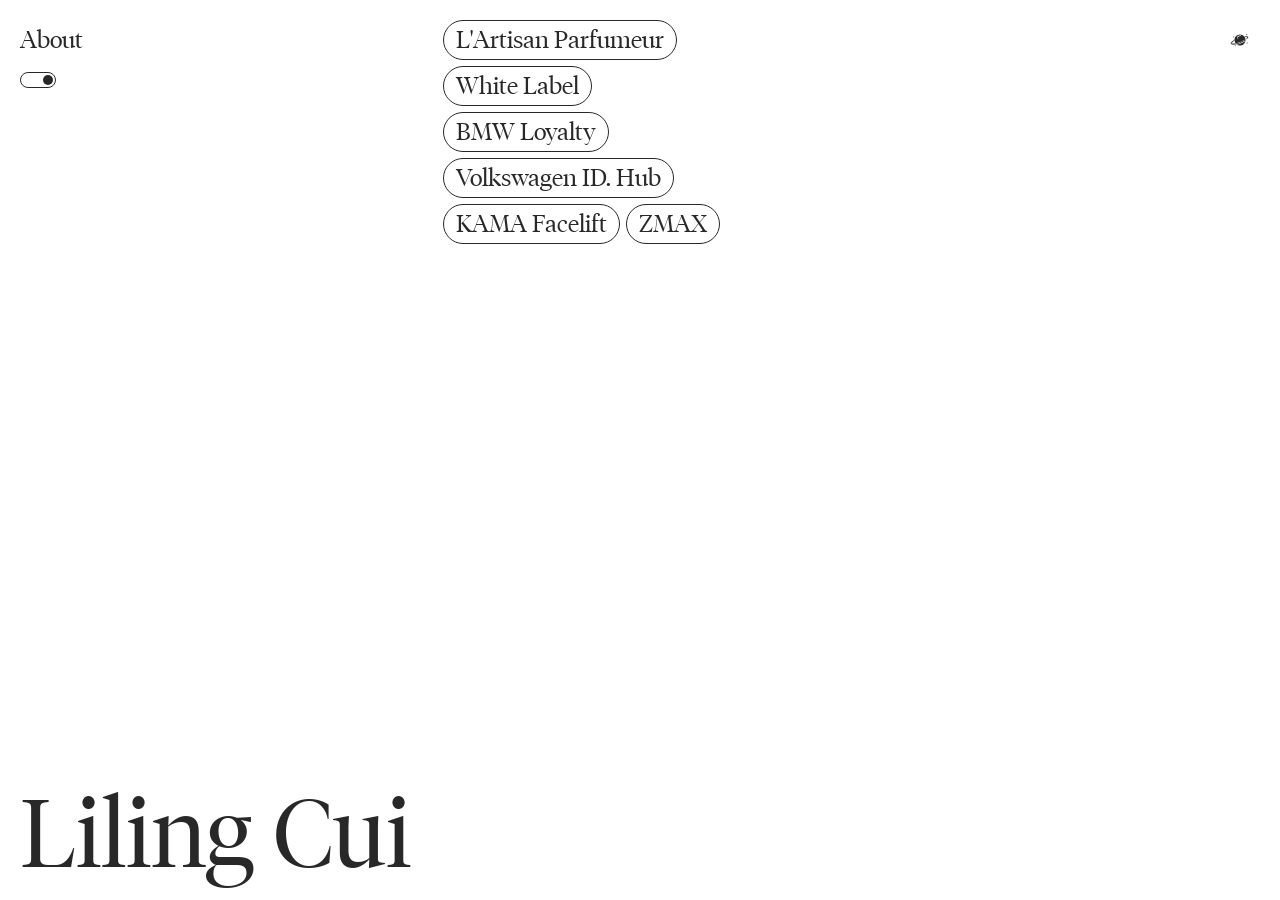
==== index.html @ ef1ec45e "Second KAMA pair, responsive pairs, new planet icon, About rewrite - KAMA's other two screenshots be" ====
<!DOCTYPE html>
<html lang="en">
<head>
<meta charset="utf-8">
<meta name="viewport" content="width=device-width, initial-scale=1">
<title>Liling Cui — Product Designer</title>
<meta name="description" content="Product Designer and Creative Art Director. Selected UI/UX work for PUIG, BMW, Volkswagen and KAMA Ayurveda.">
<link rel="preload" href="assets/fonts/TiemposFine-Light.woff2" as="font" type="font/woff2" crossorigin>
<link rel="preload" href="assets/fonts/TiemposText-Regular.woff2" as="font" type="font/woff2" crossorigin>
<link rel="stylesheet" href="assets/css/style.css">
<script>
  // mark that scripting is on, and set the theme before first paint
  (function () {
    document.documentElement.classList.add('js');
    try {
      var s = localStorage.getItem('theme');
      var d = s ? s === 'dark'
                : window.matchMedia('(prefers-color-scheme: dark)').matches;
      if (d) document.documentElement.classList.add('dark-theme');
    } catch (e) {}
  })();
</script>
</head>
<body class="home">
    <header class="menu">
      <div class="menu-about">
        <a href="about.html">About</a>
        <button class="theme-toggle" aria-label="Toggle dark mode">
          <span class="toggle"></span>
        </button>
      </div>
      <nav class="menu-projects" show="6" aria-label="Projects">
        <a href="lartisan-parfumeur-pdp-enhancement.html" item="lartisan-parfumeur-pdp-enhancement">L&#x27;Artisan Parfumeur</a>
        <a href="white-label-project.html" item="white-label-project">White Label</a>
        <a href="bmw-loyalty-programme.html" item="bmw-loyalty-programme">BMW Loyalty</a>
        <a href="volkwagen-idhub.html" item="volkwagen-idhub">Volkswagen ID. Hub</a>
        <a href="kama-web-facelift.html" item="kama-web-facelift">KAMA Facelift</a>
        <a href="zmax-web-design.html" item="zmax-web-design">ZMAX</a>
        <button class="load-more hide-and-show" aria-label="Show more projects"
                aria-expanded="false"><span>Show more projects</span></button>
      </nav>
      <div class="menu-contact">
        <a href="https://lilingcui.com">
          <span class="btn-label">Creative work</span>
          <svg viewBox="0 0 40 40" aria-hidden="true"><ellipse class="planet-ink" cx="35.0" cy="8.2" rx="0.95" ry="1.55" transform="rotate(28 35.0 8.2)"/><ellipse class="planet-ink" cx="6.2" cy="13.0" rx="0.85" ry="1.4" transform="rotate(22 6.2 13.0)"/><ellipse class="planet-ink" cx="9.4" cy="32.6" rx="0.85" ry="1.4" transform="rotate(-26 9.4 32.6)"/><ellipse class="planet-ink" cx="35.6" cy="26.6" rx="0.9" ry="1.45" transform="rotate(26 35.6 26.6)"/><path class="planet-ring" d="M37.29 13.71A18.4 5.2 -20.0 1 1 2.71 26.29A18.4 5.2 -20.0 1 1 37.29 13.71Z"/><circle class="planet-bg-stroke" cx="20" cy="20" r="12.3" stroke-width="3.2"/><circle class="planet-ink" cx="20" cy="20" r="12.3"/><path class="planet-bg-stroke" stroke-width="4" d="M30.67 20.81A18.4 5.2 -20.0 1 1 6.71 20.86"/><path class="planet-ring" d="M30.67 20.81A18.4 5.2 -20.0 1 1 6.71 20.86"/><path class="planet-bg" d="M13.6 12.9a11 11 0 0 1 8.0-3.6 0.95 0.95 0 0 1 0.05 1.9 9.1 9.1 0 0 0-6.6 3.0 0.95 0.95 0 0 1-1.45-1.3z"/><circle class="planet-bg" cx="15.2" cy="17.2" r="1.05"/></svg>
        </a>
      </div>
    </header>

    <main>
      <h1 class="title-container" data-aos="fade-up">
      <span class="title name" data-title="Liling Cui">Liling Cui</span>
      <span class="title" item="lartisan-parfumeur-pdp-enhancement" data-title="L&#x27;Artisan Parfumeur PDP Enhancement">L&#x27;Artisan Parfumeur PDP Enhancement</span>
      <span class="title" item="white-label-project" data-title="White Label Design System">White Label Design System</span>
      <span class="title" item="bmw-loyalty-programme" data-title="BMW Loyalty Programme">BMW Loyalty Programme</span>
      <span class="title" item="volkwagen-idhub" data-title="Volkswagen ID. Hub">Volkswagen ID. Hub</span>
      <span class="title" item="kama-web-facelift" data-title="KAMA Web UI Upgrade">KAMA Web UI Upgrade</span>
      <span class="title" item="zmax-web-design" data-title="ZMAX Web Design">ZMAX Web Design</span>
      </h1>
    </main>

    <div class="bg" aria-hidden="true">
    <div class="bg-image" item="lartisan-parfumeur-pdp-enhancement" style="background-image:url('assets/img/lartisan-parfumeur-pdp-enhancement/portfolio-liling-cui-IZwBdF6kmGo51UQZ.gif')"></div>
    <div class="bg-image" item="white-label-project" style="background-image:url('assets/img/white-label-project/ecommerce-white-label-hostinger-website-builder-kopijtpacm10jqqz-Gi3H4V5oaueiGZ9J.jpg')"></div>
    <div class="bg-image" item="bmw-loyalty-programme" style="background-image:url('assets/img/bmw-loyalty-programme/portfolio-liling-cui-CWf0nmMIYvAjCvkP.jpg')"></div>
    <div class="bg-image" item="volkwagen-idhub" style="background-image:url('assets/img/volkwagen-idhub/portfolio-liling-cui-B2Ny3sgGYGVtTypH.jpg')"></div>
    <div class="bg-image" item="kama-web-facelift" style="background-image:url('assets/img/kama-web-facelift/portfolio-liling-cui-vFulycDlR9ORgaCJ.jpg')"></div>
    <div class="bg-image" item="zmax-web-design" style="background-image:url('assets/img/zmax-web-design/zmax-IRzhIGILPgQsXzVl.gif')"></div>
      <div class="bg-veil"></div>
      <div class="bg-overlay"></div>
    </div>

<script src="assets/js/app.js"></script>
</body>
</html>
---- assets/css/style.css ----
/* ============================================================
   reikocui.com — layout & interaction system
   Ported from the structural pattern of rodrigosens.com:
   6-column grid, fixed pill nav, giant fixed marquee title,
   full-bleed hover backdrop, grain overlay, dot cursor.
   ============================================================ */

/* ---------- 1. Fonts -----------------------------------------
   Tiempos Fine (display) and Tiempos Text (body), self-hosted from
   assets/fonts/. These are commercial faces from Klim Type Foundry —
   a licence is still outstanding, see README.

   Each face is a single static weight, declared across 100–900 so the
   browser maps every weight the stylesheet asks for onto the real file
   instead of synthesising a fake bold.
   ------------------------------------------------------------ */
@font-face {
  font-family: "Tiempos Fine";
  src: url("../fonts/TiemposFine-Light.woff2") format("woff2"),
       url("../fonts/TiemposFine-Light.woff") format("woff"),
       url("../fonts/TiemposFine-Light.ttf") format("truetype");
  font-weight: 100 900;
  font-style: normal;
  font-display: swap;
}
@font-face {
  font-family: "Tiempos Text";
  src: url("../fonts/TiemposText-Regular.woff2") format("woff2"),
       url("../fonts/TiemposText-Regular.woff") format("woff"),
       url("../fonts/TiemposText-Regular.ttf") format("truetype");
  font-weight: 100 900;
  font-style: normal;
  font-display: swap;
}

:root {
  --font-display: "Tiempos Fine", Georgia, "Times New Roman", serif;
  --font-text: "Tiempos Text", Georgia, "Times New Roman", serif;

  --gutter: 20px;
  --cols: 6;
  --pill-h: 40px;
  --grey: #919191;
  --ease: cubic-bezier(0.4, 0, 0.2, 1);
}

/* ---------- 2. Theme ----------------------------------------
   --bg is the page colour as a bare "r g b" triple, so the title's
   fade-out gradient can be mixed from the same value. A page can
   recolour itself by overriding --bg on :root, which outranks the
   html rule below but still loses to .dark-theme. */
html {
  --bg: 255 255 255;
  --white: rgb(var(--bg));
  --black: #282828;
  --dither: url("../dither-light.png");
  scroll-behavior: smooth;
  cursor: url("../cursor-gray.svg") 16 16, pointer;
}
html a,
html button,
html button:hover,
html button span,
html button::after,
html button::before,
html .theme-toggle,
html iframe,
html video {
  cursor: url("../cursor-white.svg") 16 16, pointer;
}
main h1 {
  background-image: linear-gradient(
    180deg,
    rgb(var(--bg) / 0) 10%,
    rgb(var(--bg) / 0.9) 50%,
    rgb(var(--bg))
  );
}
html .theme-toggle .toggle { left: calc(100% - 12px); }

html.dark-theme {
  --bg: 40 40 40;
  --black: #fff;
  --dither: url("../dither-dark.png");
  cursor: url("../cursor-white.svg") 16 16, pointer;
}
html.dark-theme a,
html.dark-theme button,
html.dark-theme button:hover,
html.dark-theme button span,
html.dark-theme button::after,
html.dark-theme button::before,
html.dark-theme .theme-toggle,
html.dark-theme iframe,
html.dark-theme video {
  cursor: url("../cursor-gray.svg") 16 16, pointer;
}
html.dark-theme .theme-toggle .toggle { left: 2px; }

/* ---------- 3. Reset / base --------------------------------- */
* { box-sizing: border-box; }

body,
html { background-color: var(--white); }

body {
  display: flex;
  flex-direction: column;
  justify-content: space-between;
  width: 100%;
  min-height: calc(100vh - 30px);
  margin: 0;
  font-family: var(--font-text);
  font-size: 18px;
  font-weight: 400;
  color: var(--black);
  overflow-x: hidden;
  -webkit-font-smoothing: antialiased;
  -moz-osx-font-smoothing: grayscale;
}
.js body {
  opacity: 0;
  transition: opacity 0.5s var(--ease);
}
.js body.is-ready { opacity: 1; }
.js body.is-leaving { opacity: 0; }

h1, h2, h3, h4, h5, h6 {
  font-family: inherit;
  font-weight: inherit;
  font-size: inherit;
  margin: 0;
}
p { line-height: 1.5; }
a { text-decoration: none; color: inherit; }
ul { margin: 0; padding: 0; list-style-type: none; }
img { max-width: 100%; }
button {
  background-color: transparent;
  border: none;
  color: inherit;
  font-family: inherit;
  font-size: inherit;
  font-weight: inherit;
  line-height: 1;
  outline: 0;
  padding: 0;
}

/* ---------- 4. Header / pill navigation --------------------- */
.menu {
  display: grid;
  grid-template-columns: repeat(var(--cols), 1fr);
  gap: var(--gutter);
  font-family: var(--font-display);
  position: fixed;
  z-index: 8;
  top: var(--gutter);
  left: var(--gutter);
  width: calc(100% - (var(--gutter) * 2));
}

.menu-about {
  display: flex;
  flex-direction: column;
  grid-column: 1 / 3;
  margin-top: 7.61px;
}
.menu-about a {
  font-size: 24px;
  font-weight: 300;
  line-height: 1;
  white-space: nowrap;
  width: fit-content;
}
.menu-about a:hover { color: var(--grey); }

.theme-toggle {
  margin: 20px 0 0;
  border-radius: 10px;
  border: 1px solid var(--black);
  padding: 2px;
  display: flex;
  justify-content: flex-end;
  width: 36px;
  height: 16px;
  position: relative;
}
.theme-toggle .toggle {
  background-color: var(--black);
  display: block;
  width: 10px;
  height: 10px;
  border-radius: 100%;
  position: absolute;
  top: 50%;
  transform: translateY(-50%);
  transition: left 0.25s var(--ease);
}
.theme-toggle:hover { border-color: var(--grey); }
.theme-toggle:hover .toggle { background-color: var(--grey); }

.menu-projects {
  grid-column: 3 / 5;
  width: 321px;
  display: flex;
  align-items: center;
  flex-wrap: wrap;
}
.menu-projects a,
.menu-projects button {
  margin: 3px;
  display: flex;
  align-items: center;
  justify-content: center;
  padding: 0 12px;
  border-radius: 20px;
  border: 1px solid var(--black);
  font-size: 24px;
  font-weight: 300;
  line-height: 1;
  height: var(--pill-h);
  max-width: 100%;
  white-space: nowrap;
  overflow: hidden;
  text-overflow: ellipsis;
  transition: background-color 0.2s var(--ease), color 0.2s var(--ease);
}
.menu-projects a:hover,
.menu-projects button:hover {
  background-color: var(--black);
  color: var(--white);
}
/* the first pill loses its top margin so the row sits flush with the header */
.menu-projects > *:first-child { margin-top: 0; }
.menu-projects a.hidden { display: none; }
.menu-projects button {
  border-radius: 100%;
  position: relative;
  width: var(--pill-h);
  padding: 0;
}
.menu-projects button span { display: none; }
.menu-projects button::before,
.menu-projects button::after {
  content: "";
  position: absolute;
  top: 50%;
  left: 50%;
  transform: translate(-50%, -50%);
  width: 20px;
  height: 1px;
  background-color: var(--black);
}
.menu-projects button::after { width: 1px; height: 20px; }
.menu-projects button.load-less::after { display: none; }
.menu-projects button:hover::before,
.menu-projects button:hover::after { background-color: var(--white); }

/* Expanding round button, top right */
.menu-contact {
  display: flex;
  justify-content: flex-end;
  grid-column: 6 / 7;
  grid-row: 1;
}
.menu-contact a {
  width: var(--pill-h);
  height: var(--pill-h);
  position: relative;
  font-family: var(--font-display);
  line-height: 1;
  display: flex;
  align-items: center;
  border-radius: var(--pill-h);
}
.menu-contact .btn-label {
  position: absolute;
  right: -1px;
  display: flex;
  align-items: center;
  border-radius: var(--pill-h);
  background-color: var(--black);
  color: var(--white);
  font-size: 24px;
  line-height: 1.2;
  padding: 6px 0;
  max-width: 0;
  overflow: hidden;
  white-space: nowrap;
  transition: max-width 0.35s var(--ease), padding 0.35s var(--ease);
}
.menu-contact svg {
  display: block;
  width: 18px;
  height: 18px;
  overflow: visible;
  position: absolute;
  right: 11px;
  top: 11px;
}
.menu-contact svg * { transition: fill 0.25s var(--ease), stroke 0.25s var(--ease); }
.menu-contact .planet-ink { fill: var(--black); }
.menu-contact .planet-ring { fill: none; stroke: var(--black); stroke-width: 1.9; stroke-linecap: round; }
.menu-contact .planet-bg { fill: var(--white); }
.menu-contact .planet-bg-stroke { fill: none; stroke: var(--white); }

/* the label pill grows out to the left; the planet flips to sit on it */
.menu-contact a:hover .btn-label {
  max-width: 260px;
  padding: 5px 42px 5px 14px;
  border: 2px solid var(--black);
}
/* on the expanded pill the drawing and the page colour swap roles */
.menu-contact a:hover .planet-ink { fill: var(--white); }
.menu-contact a:hover .planet-ring { stroke: var(--white); }
.menu-contact a:hover .planet-bg { fill: var(--black); }
.menu-contact a:hover .planet-bg-stroke { stroke: var(--black); }

/* Back / to-top button on inner pages */
.menu .btn {
  display: flex;
  justify-content: flex-end;
  grid-column: 2;
  position: relative;
  z-index: 9;
}
.menu .btn .back-btn {
  display: flex;
  align-items: center;
  justify-content: space-between;
  border-radius: 20px;
  border: 1px solid var(--black);
  padding: 6px 12px;
  font-size: 24px;
  font-family: var(--font-display);
  line-height: 1;
  width: fit-content;
  height: var(--pill-h);
  transition: background-color 0.2s var(--ease), color 0.2s var(--ease);
}
.menu .btn .back-btn svg {
  stroke: var(--black);
  fill: none;
  width: 20px;
  height: 16px;
  margin-right: 10px;
  transition: stroke 0.2s var(--ease);
}
.menu .btn .back-btn:hover { background-color: var(--black); color: var(--white); }
.menu .btn .back-btn:hover svg { stroke: var(--white); }
.menu .btn .top { display: none; }
.menu .btn .top svg { transform: rotate(90deg); }

/* ---------- 5. Main grid ------------------------------------ */
main {
  display: grid;
  align-items: flex-start;
  grid-template-columns: repeat(var(--cols), 1fr);
  gap: var(--gutter);
  position: relative;
  z-index: 2;
  padding: var(--gutter);
}
.home main { padding: 0; z-index: 6; }

main .text { grid-column: 3 / 6; }
main .text p { margin: 0 0 30px; line-height: 1.6; }
main .text a { text-decoration: underline; text-decoration-thickness: 1px; }
main .text a:hover { color: var(--grey); }
main .text img { display: block; width: 100%; }

/* ---------- 6. Giant fixed title + marquee ------------------ */
main h1 {
  font-size: 96px;
  font-weight: 300;
  font-family: var(--font-display);
  line-height: 1.4;
  position: fixed;
  bottom: 0;
  left: 0;
  padding-left: var(--gutter);
  white-space: nowrap;
  height: 134px;
  width: calc(100vw - 20px);
  overflow: hidden;
  background-clip: padding-box;
}
main h1 .title { white-space: nowrap; display: none; }
main h1 .title.name { display: inline-block; }

main h1 .title.marquee {
  animation-name: marquee;
  animation-iteration-count: infinite;
  animation-timing-function: linear;
}
main h1 .title.marquee::after { content: attr(data-marquee); }

@keyframes marquee {
  from { transform: translateX(0); }
  to { transform: translateX(calc(-1 * var(--marquee-unit, 100%))); }
}

/* ---------- 7. Full-bleed hover backdrop -------------------- */
.bg,
.bg-image {
  position: fixed;
  width: 100vw;
  height: 100vh;
}
.bg { top: 0; left: 0; overflow: hidden; z-index: 0; }
.bg-image {
  top: 0;
  left: 0;
  background-repeat: no-repeat !important;
  background-size: cover !important;
  background-position: 50% !important;
  opacity: 0;
  transition: opacity 0.4s ease-in-out;
}
.bg-image.no-transition { transition: none !important; }

/* Screen-door wash — a direct reproduction of the reference.
   Theirs is a 2x2 GIF with one opaque pixel and three transparent ones: a 25%
   dither that knocks the photo back and leaves a fine pixel texture behind.
   Same tile here as SVG — white in light mode, #282828 in dark. */
.bg-overlay {
  position: absolute;
  z-index: 1;
  inset: 0;
  opacity: 0;
  transition: opacity 0.4s ease-in-out;
  pointer-events: none;
  background-image: var(--dither);
  background-size: 2px 2px;
  background-repeat: repeat;
  image-rendering: pixelated;
}
.bg-overlay.is-active { opacity: 1; }

/* ---------- 8. Project page --------------------------------- */
/* Keep the page padding here rather than on .content, so the intro column and
   the image columns resolve against the same 6-column geometry and line up. */
.project { position: static; padding: var(--gutter); }

/* Intro sits top right, columns 3–5, level with the header.
   The title and the metadata sidebar stay on the left. */
.project .text {
  grid-column: 3 / 6;
  min-height: calc(100vh - 25px - 125px);
  margin-top: 0;
}
.project .text .text-content {
  overflow-y: auto;
  padding: 0 0 0 0;
  height: calc(100vh - 250px);
  scrollbar-width: none;
}
.project .text .text-content::-webkit-scrollbar { width: 0; }
.project .text p { margin: 0 0 30px; }
.project .text p:last-child { padding-bottom: 140px; }

/* absolute, not fixed: the title sits at the bottom of the first screen
   and scrolls away with the intro — same as the reference */
.project h1 { position: absolute; bottom: 90px; left: var(--gutter); padding: 0; }
.project h1 span { display: block; width: fit-content; }

.project .content {
  margin: 90px 0 0;
  grid-column: 1 / 7;
  display: grid;
  grid-template-columns: repeat(var(--cols), 1fr);
  gap: var(--gutter);
}
.project .content figure {
  display: block;
  width: 100%;
  margin: 0;
  overflow: hidden;
  position: relative;
}
.project .content figure img { display: block; width: 100%; height: auto; }

/* Every image gets the same width — the right-hand four columns. Height is
   whatever the image's own proportions give, so nothing is cropped. */
.project .content figure { grid-column: 3 / 7; }

/* A paired row occupies that same total width. Each figure's flex-grow is its
   aspect ratio, so widths come out proportional and the images end up the same
   height — a justified row, no cropping. */
.project .content .group {
  grid-column: 3 / 7;
  display: flex;
  align-items: flex-start;
}
.project .content .group figure { flex-basis: 0; min-width: 0; }
.project .content .group figcaption {
  font-family: var(--font-display);
  font-size: 24px;
  line-height: 1;
  margin: 0 0 8px;
}

.project .sidebar { grid-column: 1 / 2; }
.project .sidebar h2 { font-weight: 400; color: var(--grey); }
.project .sidebar ul { margin: 0 0 20px; }
.project .sidebar ul li { margin: 2px 0; }
.project .sidebar ul li a { text-decoration: underline; text-decoration-thickness: 1px; }
.project .sidebar ul li a:hover { color: var(--grey); }

.project .content .spacer { grid-column: 1 / 7; height: 120px; }

/* ---------- 9. About page -----------------------------------
   One prose column top right, giant title bottom left — the same shape as
   the reference's about page. Paragraph and link styling comes from the
   shared `main .text` rules. */
.about .text { grid-column: 3 / 6; }
/* the title stays fixed here — only project pages let it scroll away */

/* ---------- 10. Scroll-in animation -------------------------
   Scoped to .js so content is visible if scripting fails or is off. */
.js [data-aos="fade-up"] {
  opacity: 0;
  transform: translateY(30px);
  transition: opacity 1s var(--ease), transform 1s var(--ease);
}
.js [data-aos="fade-up"].aos-animate { opacity: 1; transform: none; }

@media (prefers-reduced-motion: reduce) {
  .js [data-aos="fade-up"] { opacity: 1; transform: none; transition: none; }
  main h1 .title.marquee { animation: none; }
  main h1 .title.marquee::after { content: none; }
}

/* ---------- 11. Responsive ---------------------------------- */
@media screen and (max-width: 1000px) {
  .menu-projects { width: auto; grid-column: 3 / 6; }
  main .text { grid-column: 1 / 7; }
  .project .text { grid-column: 3 / 7; }
  .about .text { grid-column: 2 / 7; }
}

@media screen and (max-width: 700px) {
  /* type scale is deliberately identical at every width, as on the reference:
     96px titles marquee on a phone rather than shrinking */
  .project h1 { bottom: 40px; }

  .menu-about { grid-column: 1 / 3; }
  .menu-projects {
    grid-column: 1 / 7;
    position: absolute;
    margin: 129px 0 0;
    padding-bottom: 25vh;
    width: 100%;
  }
  .menu .btn {
    grid-column: auto;
    position: absolute;
    left: 50%;
    transform: translateX(-50%);
  }
  .menu-contact a:hover .btn-label { max-width: 0; padding: 6px 0; border: none; }

  main .text { grid-column: 1 / 7; margin: 150px 0 0; }
  .about .text { grid-column: 1 / 7; margin: 150px 0 0; }

  /* first screen has to clear the title sitting at bottom: 40px */
  .project .text { grid-column: 1 / 7; margin: 0; min-height: calc(100vh - 60px); }
  .project .text .text-content { height: auto; overflow-y: visible; padding-top: 129px; }
  .project .content { margin: var(--gutter) 0 0; }
  .project .content figure,
  .project .content .group { grid-column: 1 / 7; }
  /* paired rows stay side by side so the comparison still reads, but they now
     span the full width and the flex ratios scale them to whatever fits */
  .project .content .group figcaption { font-size: 18px; }
  .project .sidebar { order: 2; margin: 20px 0 0; grid-column: 1 / 7; }
}

/* Touch devices: no hover backdrop, so restore the system cursor */
@media (hover: none) {
  html, html a, html button { cursor: auto; }
}
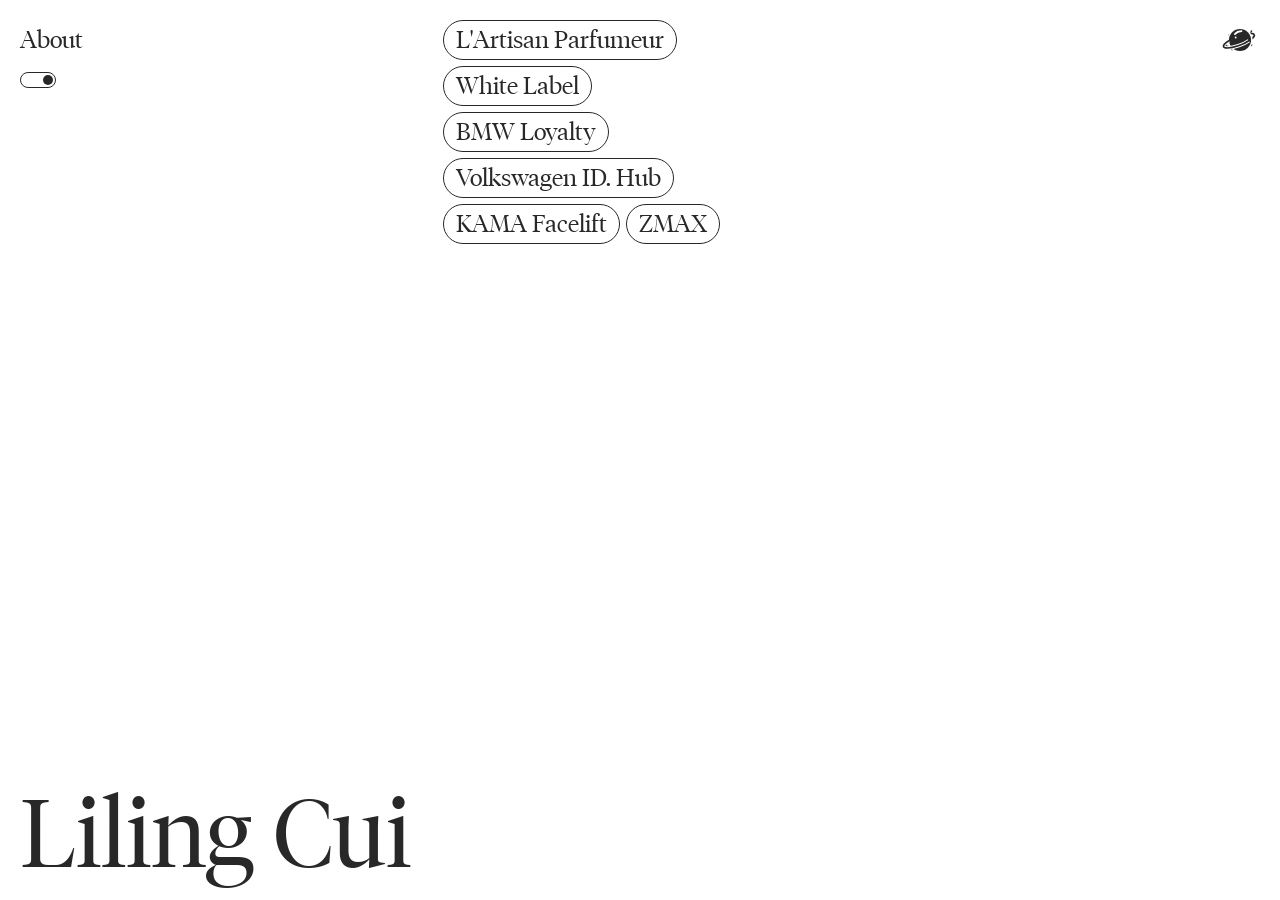
==== commit b38e8a14: "Double the planet icon to 36px At twice the size the ring ends and outer sparkles reached past the r" ====
--- a/index.html
+++ b/index.html
@@ -42,7 +42,7 @@
       <div class="menu-contact">
         <a href="https://lilingcui.com">
           <span class="btn-label">Creative work</span>
-          <svg viewBox="0 0 40 40" aria-hidden="true"><ellipse class="planet-ink" cx="35.0" cy="8.2" rx="0.95" ry="1.55" transform="rotate(28 35.0 8.2)"/><ellipse class="planet-ink" cx="6.2" cy="13.0" rx="0.85" ry="1.4" transform="rotate(22 6.2 13.0)"/><ellipse class="planet-ink" cx="9.4" cy="32.6" rx="0.85" ry="1.4" transform="rotate(-26 9.4 32.6)"/><ellipse class="planet-ink" cx="35.6" cy="26.6" rx="0.9" ry="1.45" transform="rotate(26 35.6 26.6)"/><path class="planet-ring" d="M37.29 13.71A18.4 5.2 -20.0 1 1 2.71 26.29A18.4 5.2 -20.0 1 1 37.29 13.71Z"/><circle class="planet-bg-stroke" cx="20" cy="20" r="12.3" stroke-width="3.2"/><circle class="planet-ink" cx="20" cy="20" r="12.3"/><path class="planet-bg-stroke" stroke-width="4" d="M30.67 20.81A18.4 5.2 -20.0 1 1 6.71 20.86"/><path class="planet-ring" d="M30.67 20.81A18.4 5.2 -20.0 1 1 6.71 20.86"/><path class="planet-bg" d="M13.6 12.9a11 11 0 0 1 8.0-3.6 0.95 0.95 0 0 1 0.05 1.9 9.1 9.1 0 0 0-6.6 3.0 0.95 0.95 0 0 1-1.45-1.3z"/><circle class="planet-bg" cx="15.2" cy="17.2" r="1.05"/></svg>
+          <svg viewBox="0 0 40 40" aria-hidden="true"><ellipse class="planet-ink" cx="32.6" cy="10.4" rx="0.85" ry="1.4" transform="rotate(28 32.6 10.4)"/><ellipse class="planet-ink" cx="8.0" cy="14.2" rx="0.78" ry="1.28" transform="rotate(22 8.0 14.2)"/><ellipse class="planet-ink" cx="11.0" cy="30.4" rx="0.78" ry="1.28" transform="rotate(-26 11.0 30.4)"/><ellipse class="planet-ink" cx="32.8" cy="25.8" rx="0.8" ry="1.32" transform="rotate(26 32.8 25.8)"/><path class="planet-ring" d="M35.88 14.22A16.9 4.8 -20.0 1 1 4.12 25.78A16.9 4.8 -20.0 1 1 35.88 14.22Z"/><circle class="planet-bg-stroke" cx="20" cy="20" r="12.3" stroke-width="3.2"/><circle class="planet-ink" cx="20" cy="20" r="12.3"/><path class="planet-bg-stroke" stroke-width="4" d="M29.81 20.76A16.9 4.8 -20.0 1 1 7.79 20.77"/><path class="planet-ring" d="M29.81 20.76A16.9 4.8 -20.0 1 1 7.79 20.77"/><path class="planet-bg" d="M13.6 12.9a11 11 0 0 1 8.0-3.6 0.95 0.95 0 0 1 0.05 1.9 9.1 9.1 0 0 0-6.6 3.0 0.95 0.95 0 0 1-1.45-1.3z"/><circle class="planet-bg" cx="15.2" cy="17.2" r="1.05"/></svg>
         </a>
       </div>
     </header>
--- a/assets/css/style.css
+++ b/assets/css/style.css
@@ -292,12 +292,12 @@
 }
 .menu-contact svg {
   display: block;
-  width: 18px;
-  height: 18px;
+  width: 36px;
+  height: 36px;
   overflow: visible;
   position: absolute;
-  right: 11px;
-  top: 11px;
+  right: 2px;
+  top: 2px;
 }
 .menu-contact svg * { transition: fill 0.25s var(--ease), stroke 0.25s var(--ease); }
 .menu-contact .planet-ink { fill: var(--black); }
@@ -308,7 +308,7 @@
 /* the label pill grows out to the left; the planet flips to sit on it */
 .menu-contact a:hover .btn-label {
   max-width: 260px;
-  padding: 5px 42px 5px 14px;
+  padding: 5px 48px 5px 14px;
   border: 2px solid var(--black);
 }
 /* on the expanded pill the drawing and the page colour swap roles */
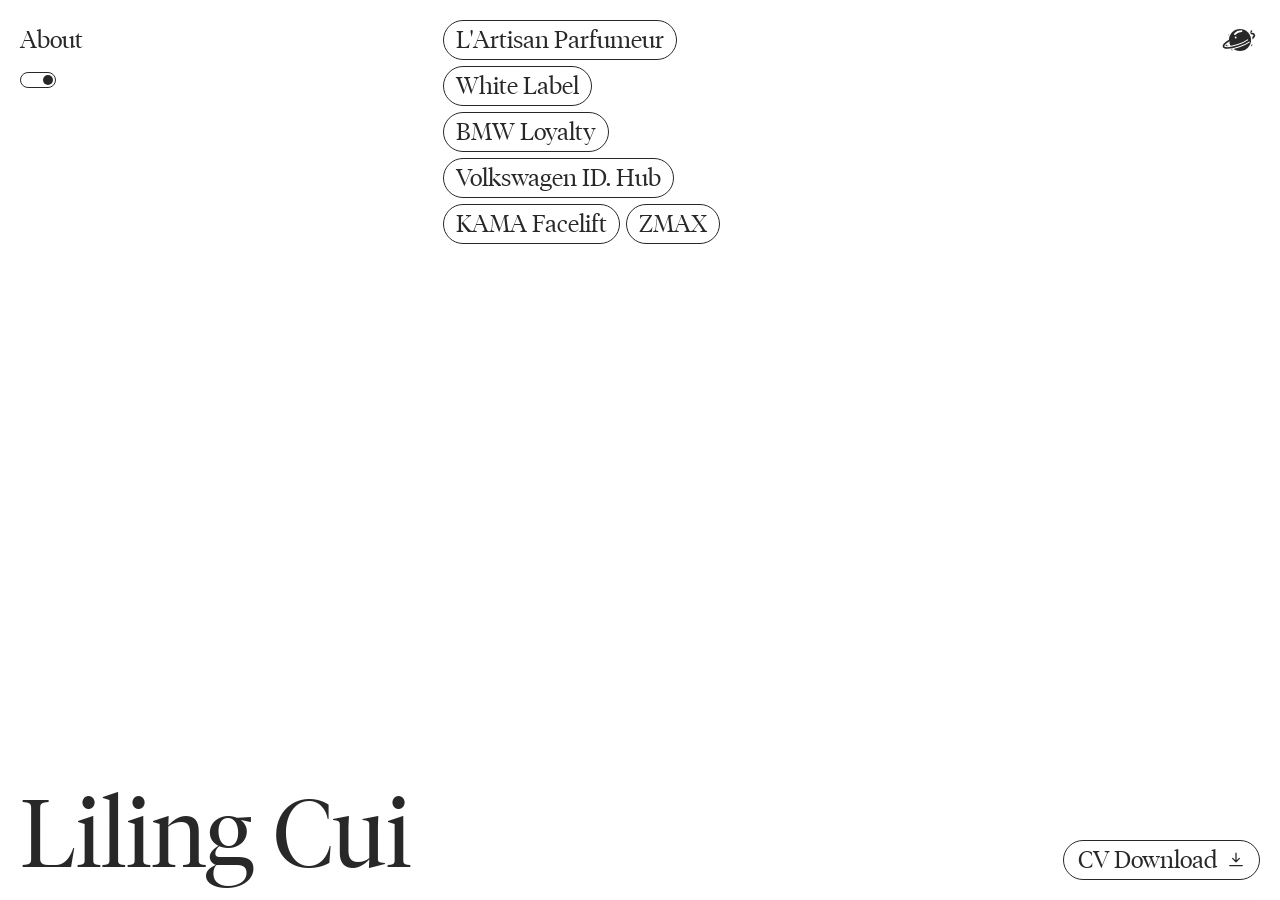
==== commit d0d29a74: "Add a CV download button, bottom right Same pill as the Back button, with the page colour behind it " ====
--- a/index.html
+++ b/index.html
@@ -70,6 +70,13 @@
       <div class="bg-overlay"></div>
     </div>
 
+    <a class="cv-download" href="assets/LilingCui_CV.pdf" download>
+      <span>CV Download</span>
+      <svg viewBox="0 0 20 20" aria-hidden="true">
+        <path d="M10 2.5v9.5m0 0 3.8-3.8M10 12l-3.8-3.8M3 16.2h14"/>
+      </svg>
+    </a>
+
 <script src="assets/js/app.js"></script>
 </body>
 </html>
--- a/assets/css/style.css
+++ b/assets/css/style.css
@@ -316,6 +316,41 @@
 .menu-contact a:hover .planet-ring { stroke: var(--white); }
 .menu-contact a:hover .planet-bg { fill: var(--black); }
 .menu-contact a:hover .planet-bg-stroke { stroke: var(--black); }
+
+/* CV download, fixed bottom right. Same pill as the Back button, but with the
+   page colour behind it so it stays legible over the marqueeing title. */
+.cv-download {
+  position: fixed;
+  right: var(--gutter);
+  bottom: var(--gutter);
+  z-index: 9;
+  display: flex;
+  align-items: center;
+  gap: 10px;
+  height: var(--pill-h);
+  padding: 0 14px;
+  border: 1px solid var(--black);
+  border-radius: 20px;
+  background-color: var(--white);
+  font-family: var(--font-display);
+  font-size: 24px;
+  font-weight: 300;
+  line-height: 1;
+  white-space: nowrap;
+  transition: background-color 0.2s var(--ease), color 0.2s var(--ease);
+}
+.cv-download svg {
+  width: 18px;
+  height: 18px;
+  fill: none;
+  stroke: var(--black);
+  stroke-width: 1.4;
+  stroke-linecap: round;
+  stroke-linejoin: round;
+  transition: stroke 0.2s var(--ease);
+}
+.cv-download:hover { background-color: var(--black); color: var(--white); }
+.cv-download:hover svg { stroke: var(--white); }
 
 /* Back / to-top button on inner pages */
 .menu .btn {
@@ -560,6 +595,15 @@
     transform: translateX(-50%);
   }
   .menu-contact a:hover .btn-label { max-width: 0; padding: 6px 0; border: none; }
+  /* the title band owns the bottom 134px on a phone, so sit clear of it */
+  .cv-download {
+    font-size: 18px;
+    height: 34px;
+    padding: 0 12px;
+    gap: 8px;
+    bottom: 148px;
+  }
+  .cv-download svg { width: 15px; height: 15px; }
 
   main .text { grid-column: 1 / 7; margin: 150px 0 0; }
   .about .text { grid-column: 1 / 7; margin: 150px 0 0; }
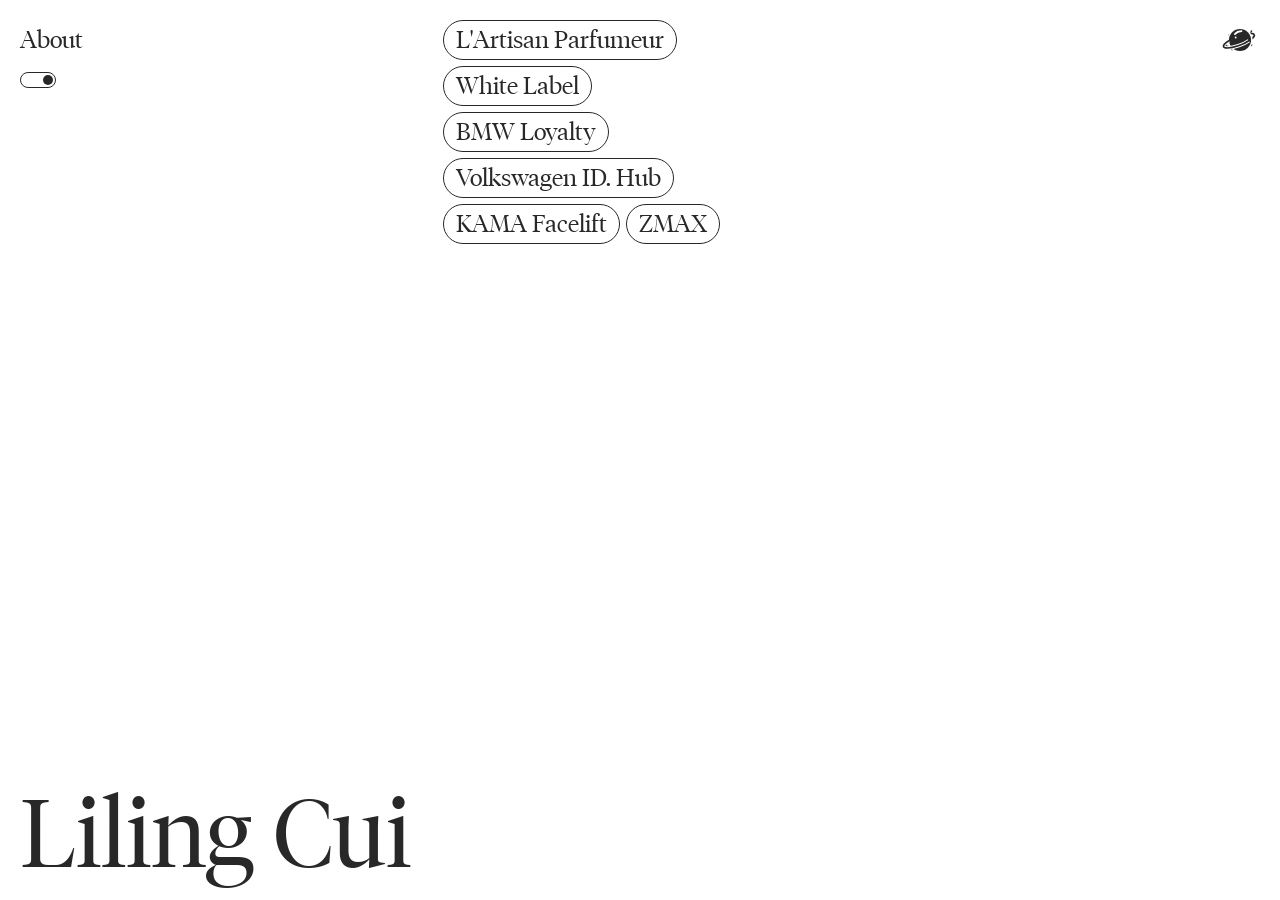
==== commit c34ef82f: "Show the CV download on the About page only Moved out of FOOT, which every page shares, into build_a" ====
--- a/index.html
+++ b/index.html
@@ -70,13 +70,6 @@
       <div class="bg-overlay"></div>
     </div>
 
-    <a class="cv-download" href="assets/LilingCui_CV.pdf" download>
-      <span>CV Download</span>
-      <svg viewBox="0 0 20 20" aria-hidden="true">
-        <path d="M10 2.5v9.5m0 0 3.8-3.8M10 12l-3.8-3.8M3 16.2h14"/>
-      </svg>
-    </a>
-
 <script src="assets/js/app.js"></script>
 </body>
 </html>
